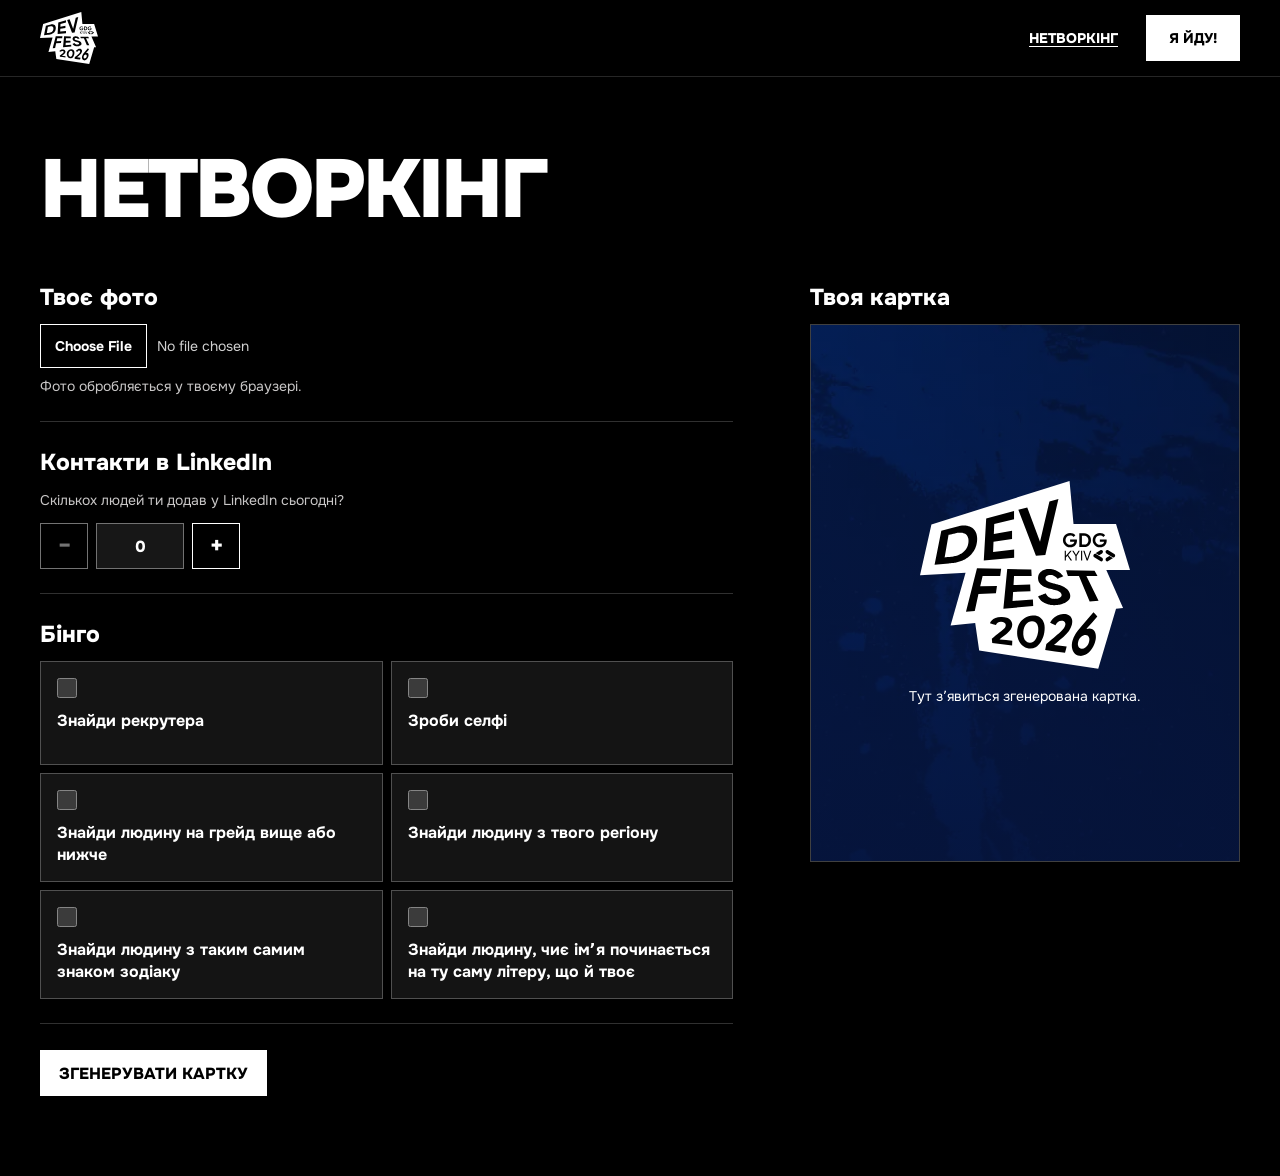
==== networking/index.html @ 0c73c3dd "Add DevFest networking bingo and shareable cards" ====
<!doctype html>
<html lang="uk">
<head>
<meta charset="utf-8">
<meta name="viewport" content="width=device-width, initial-scale=1">
<title>Нетворкінг — DevFest Kyiv 2026</title>
<meta name="description" content="Порахуй нові контакти в LinkedIn, відміть завдання бінго та створи картку DevFest Kyiv 2026.">
<meta name="theme-color" content="#000000">
<link rel="icon" href="../assets/logo.svg" type="image/svg+xml">
<link rel="preconnect" href="https://fonts.googleapis.com">
<link rel="preconnect" href="https://fonts.gstatic.com" crossorigin>
<link rel="stylesheet" href="https://fonts.googleapis.com/css2?family=Onest:wght@400;500;600;700;800;900&amp;display=swap">
<link rel="stylesheet" href="style.css">
<script type="module" src="app.js"></script>
</head>
<body>
<header class="site-header">
  <div class="wrap header-inner">
    <a href="../" aria-label="DevFest Kyiv 2026 — на головну">
      <img src="../assets/logo.svg" alt="DevFest Kyiv 2026" height="52">
    </a>
    <nav aria-label="Основна навігація">
      <a class="header-link" href="./" aria-current="page">Нетворкінг</a>
      <a class="button button-primary header-button" href="../#generator">Я йду!</a>
    </nav>
  </div>
</header>

<main class="wrap">
  <h1>Нетворкінг</h1>
  <div class="layout">
    <form id="networking-form">
      <fieldset>
        <legend>Твоє фото</legend>
        <div class="photo">
          <img id="photo-preview" class="photo-preview" alt="Вибране фото" width="64" height="64" hidden>
          <div>
            <input id="photo" class="photo-input" name="photo" type="file" accept="image/*" aria-label="Вибрати фото" aria-describedby="photo-help" required>
            <p id="photo-help" class="hint">Фото обробляється у твоєму браузері.</p>
          </div>
        </div>
      </fieldset>

      <fieldset>
        <legend>Контакти в LinkedIn</legend>
        <label for="connections" class="hint">Скількох людей ти додав у LinkedIn сьогодні?</label>
        <div class="counter">
          <button id="decrement" type="button" class="button counter-button" aria-label="Зменшити на один" disabled>−</button>
          <input id="connections" name="connections" type="number" inputmode="numeric" min="0" max="9999" step="1" value="0" required>
          <button id="increment" type="button" class="button counter-button" aria-label="Збільшити на один">+</button>
        </div>
      </fieldset>

      <fieldset>
        <legend>Бінго</legend>
        <div id="bingo" class="bingo">
          <label><input type="checkbox" name="task"><span>Знайди рекрутера</span></label>
          <label><input type="checkbox" name="task"><span>Зроби селфі</span></label>
          <label><input type="checkbox" name="task"><span>Знайди людину на грейд вище або нижче</span></label>
          <label><input type="checkbox" name="task"><span>Знайди людину з твого регіону</span></label>
          <label><input type="checkbox" name="task"><span>Знайди людину з таким самим знаком зодіаку</span></label>
          <label><input type="checkbox" name="task"><span>Знайди людину, чиє імʼя починається на ту саму літеру, що й твоє</span></label>
        </div>
      </fieldset>

      <button id="generate" type="submit" class="button button-primary generate" disabled>Згенерувати картку</button>
      <p id="form-status" class="hint status" role="status"></p>
    </form>

    <section class="preview" aria-labelledby="preview-title">
      <h2 id="preview-title">Твоя картка</h2>
      <div id="placeholder" class="placeholder">
        <img src="../assets/logo.svg" alt="" width="210">
        <p>Тут зʼявиться згенерована картка.</p>
      </div>
      <div id="result" hidden>
        <img id="result-image" class="card" width="1080" height="1350" alt="Твоя картка нетворкінгу DevFest Kyiv 2026">
        <div class="result-actions">
          <a id="download" class="button button-primary" download="devfest-kyiv-2026-networking.png">Завантажити PNG</a>
          <button id="share" type="button" class="button" hidden>Поділитися</button>
          <a class="button" href="https://www.linkedin.com/feed/" target="_blank" rel="noopener noreferrer">Відкрити LinkedIn</a>
        </div>
        <p class="hint">Додай PNG як фото до допису в LinkedIn.</p>
        <p id="share-status" class="hint status" role="status"></p>
      </div>
    </section>
  </div>
</main>
</body>
</html>
---- networking/style.css ----
:root {
  color-scheme: dark;
  color: #fff;
  background: #000;
  font-family: Onest, system-ui, sans-serif;
}

* { box-sizing: border-box; }
body { margin: 0; }
[hidden] { display: none !important; }
a { color: inherit; }
button, input { font: inherit; }

:focus-visible {
  outline: 3px solid #9cbcff;
  outline-offset: 3px;
}

.wrap {
  width: min(100%, 1280px);
  margin-inline: auto;
  padding-inline: clamp(16px, 4vw, 40px);
}

.site-header {
  border-bottom: 1px solid #262626;
}

.header-inner,
.header-inner nav {
  display: flex;
  align-items: center;
  gap: clamp(12px, 4vw, 28px);
}

.header-inner {
  justify-content: space-between;
  min-height: 76px;
}

.header-inner img { display: block; }

.header-link {
  display: inline-flex;
  align-items: center;
  min-height: 44px;
  font-size: 14px;
  font-weight: 800;
  text-transform: uppercase;
  text-underline-offset: .24em;
}

.button {
  display: inline-flex;
  align-items: center;
  justify-content: center;
  min-height: 46px;
  padding: 10px 18px;
  border: 1px solid #fff;
  background: #000;
  color: #fff;
  font-weight: 800;
  text-decoration: none;
  cursor: pointer;
}

.button:hover { background: #262626; }
.button:disabled { opacity: .45; cursor: default; }

.button-primary {
  background: #fff;
  color: #000;
}

.button-primary:hover { background: #d7e3ff; }

.header-button {
  padding-inline: clamp(12px, 3vw, 22px);
  font-size: 14px;
  text-transform: uppercase;
  white-space: nowrap;
}

main { padding-block: clamp(32px, 6vw, 72px) 80px; }

h1 {
  margin: 0 0 clamp(28px, 5vw, 52px);
  font-size: clamp(36px, 8vw, 82px);
  line-height: 1;
  font-weight: 900;
  letter-spacing: -.035em;
  text-transform: uppercase;
}

.layout {
  display: grid;
  grid-template-columns: minmax(0, 1fr) minmax(0, 430px);
  gap: clamp(32px, 6vw, 88px);
  align-items: start;
}

fieldset {
  min-width: 0;
  margin: 0 0 26px;
  padding: 0 0 24px;
  border: 0;
  border-bottom: 1px solid #303030;
}

legend, h2 {
  margin: 0 0 12px;
  padding: 0;
  font-size: 23px;
  font-weight: 800;
}

.photo {
  display: flex;
  flex-wrap: wrap;
  align-items: center;
  gap: 12px;
}

.photo > div { max-width: 100%; }
.photo-preview { object-fit: cover; }

.photo-input {
  width: 100%;
  max-width: 340px;
  font-size: 14px;
  color: #d1d1d1;
}

.photo-input::file-selector-button {
  min-height: 44px;
  margin-inline-end: 10px;
  padding-inline: 14px;
  border: 1px solid #fff;
  background: #000;
  color: #fff;
  font: inherit;
  font-weight: 700;
  cursor: pointer;
}

.hint {
  margin: 8px 0 0;
  color: #c9c7c7;
  font-size: 14px;
  line-height: 1.5;
}

.counter {
  display: flex;
  gap: 8px;
  margin-top: 12px;
}

.counter-button {
  width: 48px;
  padding: 0;
  font-size: 22px;
}

.counter input {
  width: 88px;
  min-height: 46px;
  padding: 4px;
  border: 1px solid #727272;
  background: #171717;
  color: #fff;
  font-weight: 800;
  font-variant-numeric: tabular-nums;
  text-align: center;
  appearance: textfield;
}

.counter input::-webkit-inner-spin-button { appearance: none; }

.bingo {
  display: grid;
  grid-template-columns: repeat(2, minmax(0, 1fr));
  gap: 8px;
}

.bingo label {
  display: flex;
  flex-direction: column;
  align-items: flex-start;
  gap: 12px;
  min-height: 104px;
  padding: clamp(10px, 3vw, 16px);
  border: 1px solid #505050;
  background: #141414;
  font-weight: 700;
  line-height: 1.35;
  overflow-wrap: anywhere;
  cursor: pointer;
}

.bingo label:has(:checked) {
  border-color: #9cbcff;
  background: #16295a;
}

.bingo input {
  width: 20px;
  height: 20px;
  margin: 0;
  accent-color: #9cbcff;
}

.generate { text-transform: uppercase; }
.status:empty { margin: 0; }

.placeholder, .card {
  width: 100%;
  aspect-ratio: 4 / 5;
  border: 1px solid #404040;
}

.placeholder {
  display: grid;
  align-content: center;
  justify-items: center;
  gap: 18px;
  padding: 20px;
  background: linear-gradient(#06133999, #061339e8), #0a1c53 url("../assets/tx-blue.webp") center / cover;
  text-align: center;
}

.placeholder img { width: min(60%, 210px); }
.placeholder p { margin: 0; font-size: 14px; }
.card { display: block; height: auto; }

.result-actions {
  display: flex;
  flex-wrap: wrap;
  gap: 8px;
  margin-top: 12px;
}

.result-actions .button { font-size: 14px; }

@media (max-width: 760px) {
  .layout { grid-template-columns: minmax(0, 1fr); }
  .preview { width: min(100%, 430px); }
}
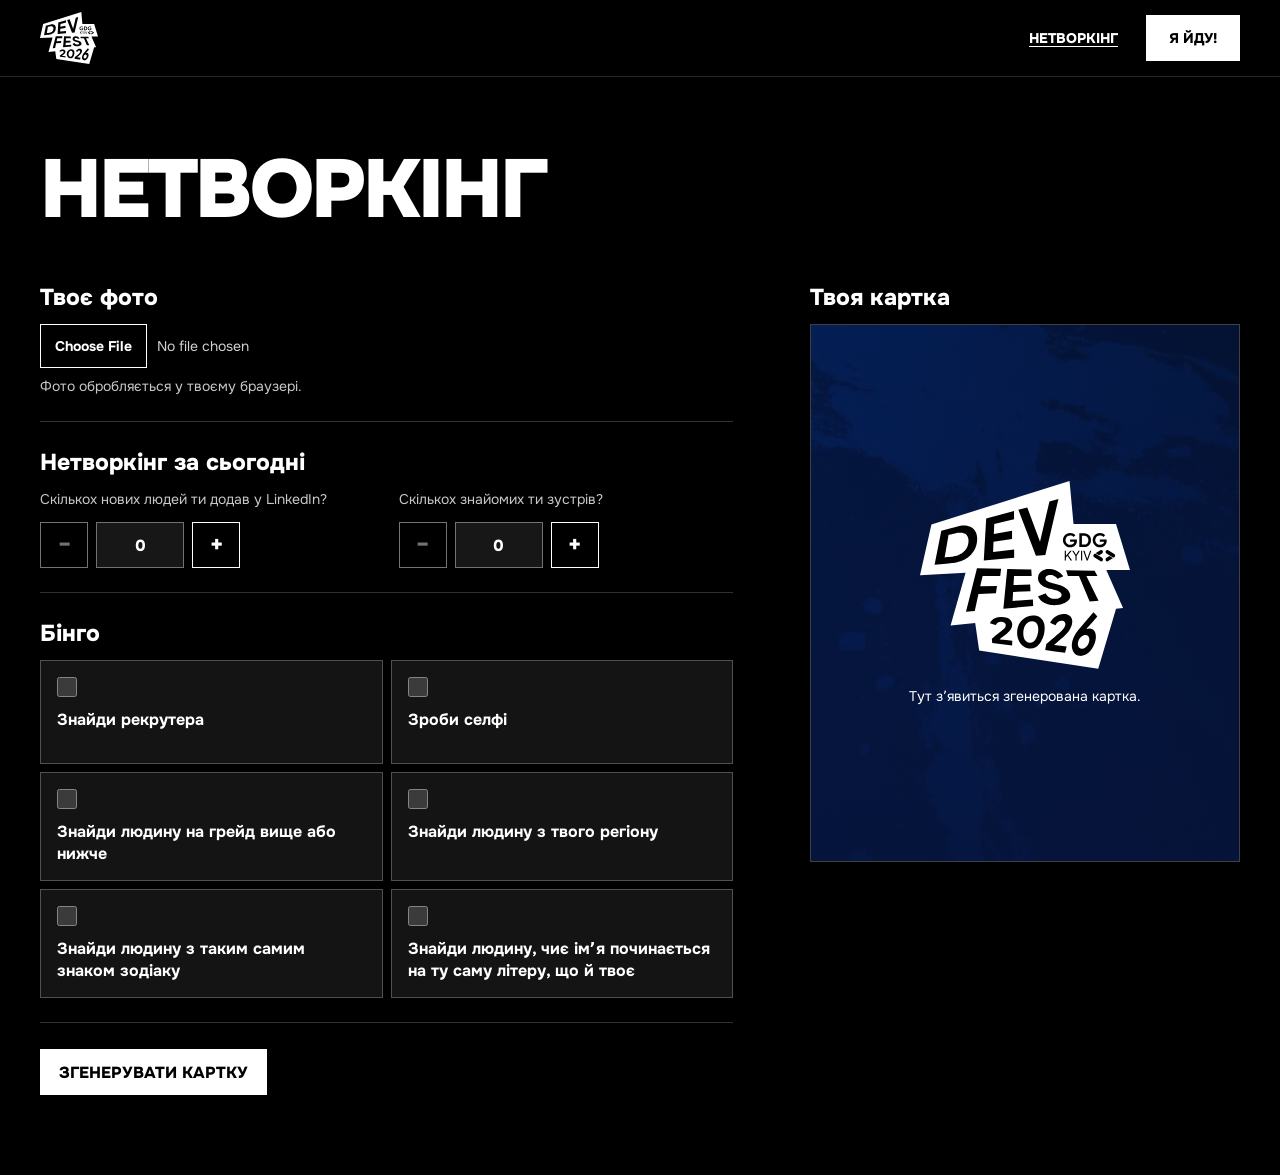
==== commit 7258aa18: "Show two DevFest networking counts" ====
--- a/networking/index.html
+++ b/networking/index.html
@@ -4,14 +4,14 @@
 <meta charset="utf-8">
 <meta name="viewport" content="width=device-width, initial-scale=1">
 <title>Нетворкінг — DevFest Kyiv 2026</title>
-<meta name="description" content="Порахуй нові контакти в LinkedIn, відміть завдання бінго та створи картку DevFest Kyiv 2026.">
+<meta name="description" content="Порахуй нові контакти в LinkedIn та зустрічі зі знайомими, відміть завдання бінго й створи картку DevFest Kyiv 2026.">
 <meta name="theme-color" content="#000000">
 <link rel="icon" href="../assets/logo.svg" type="image/svg+xml">
 <link rel="preconnect" href="https://fonts.googleapis.com">
 <link rel="preconnect" href="https://fonts.gstatic.com" crossorigin>
 <link rel="stylesheet" href="https://fonts.googleapis.com/css2?family=Onest:wght@400;500;600;700;800;900&amp;display=swap">
-<link rel="stylesheet" href="style.css">
-<script type="module" src="app.js"></script>
+<link rel="stylesheet" href="style.css?v=2">
+<script type="module" src="app.js?v=4"></script>
 </head>
 <body>
 <header class="site-header">
@@ -42,12 +42,24 @@
       </fieldset>
 
       <fieldset>
-        <legend>Контакти в LinkedIn</legend>
-        <label for="connections" class="hint">Скількох людей ти додав у LinkedIn сьогодні?</label>
-        <div class="counter">
-          <button id="decrement" type="button" class="button counter-button" aria-label="Зменшити на один" disabled>−</button>
-          <input id="connections" name="connections" type="number" inputmode="numeric" min="0" max="9999" step="1" value="0" required>
-          <button id="increment" type="button" class="button counter-button" aria-label="Збільшити на один">+</button>
+        <legend>Нетворкінг за сьогодні</legend>
+        <div class="counters">
+          <div>
+            <label for="connections" class="hint">Скількох нових людей ти додав у LinkedIn?</label>
+            <div class="counter">
+              <button type="button" class="button counter-button" data-step="-1" aria-label="Зменшити кількість контактів у LinkedIn" disabled>−</button>
+              <input id="connections" name="connections" type="number" inputmode="numeric" min="0" max="9999" step="1" value="0" required>
+              <button type="button" class="button counter-button" data-step="1" aria-label="Збільшити кількість контактів у LinkedIn">+</button>
+            </div>
+          </div>
+          <div>
+            <label for="acquaintances" class="hint">Скількох знайомих ти зустрів?</label>
+            <div class="counter">
+              <button type="button" class="button counter-button" data-step="-1" aria-label="Зменшити кількість зустрінутих знайомих" disabled>−</button>
+              <input id="acquaintances" name="acquaintances" type="number" inputmode="numeric" min="0" max="9999" step="1" value="0" required>
+              <button type="button" class="button counter-button" data-step="1" aria-label="Збільшити кількість зустрінутих знайомих">+</button>
+            </div>
+          </div>
         </div>
       </fieldset>
 
@@ -78,7 +90,6 @@
         <div class="result-actions">
           <a id="download" class="button button-primary" download="devfest-kyiv-2026-networking.png">Завантажити PNG</a>
           <button id="share" type="button" class="button" hidden>Поділитися</button>
-          <a class="button" href="https://www.linkedin.com/feed/" target="_blank" rel="noopener noreferrer">Відкрити LinkedIn</a>
         </div>
         <p class="hint">Додай PNG як фото до допису в LinkedIn.</p>
         <p id="share-status" class="hint status" role="status"></p>
--- a/networking/style.css
+++ b/networking/style.css
@@ -149,6 +149,21 @@
   font-size: 14px;
   line-height: 1.5;
 }
+
+.counters {
+  display: flex;
+  flex-wrap: wrap;
+  gap: 18px 24px;
+}
+
+.counters > div {
+  display: flex;
+  flex: 1 1 210px;
+  flex-direction: column;
+  justify-content: space-between;
+}
+
+.counters label { margin: 0; }
 
 .counter {
   display: flex;
